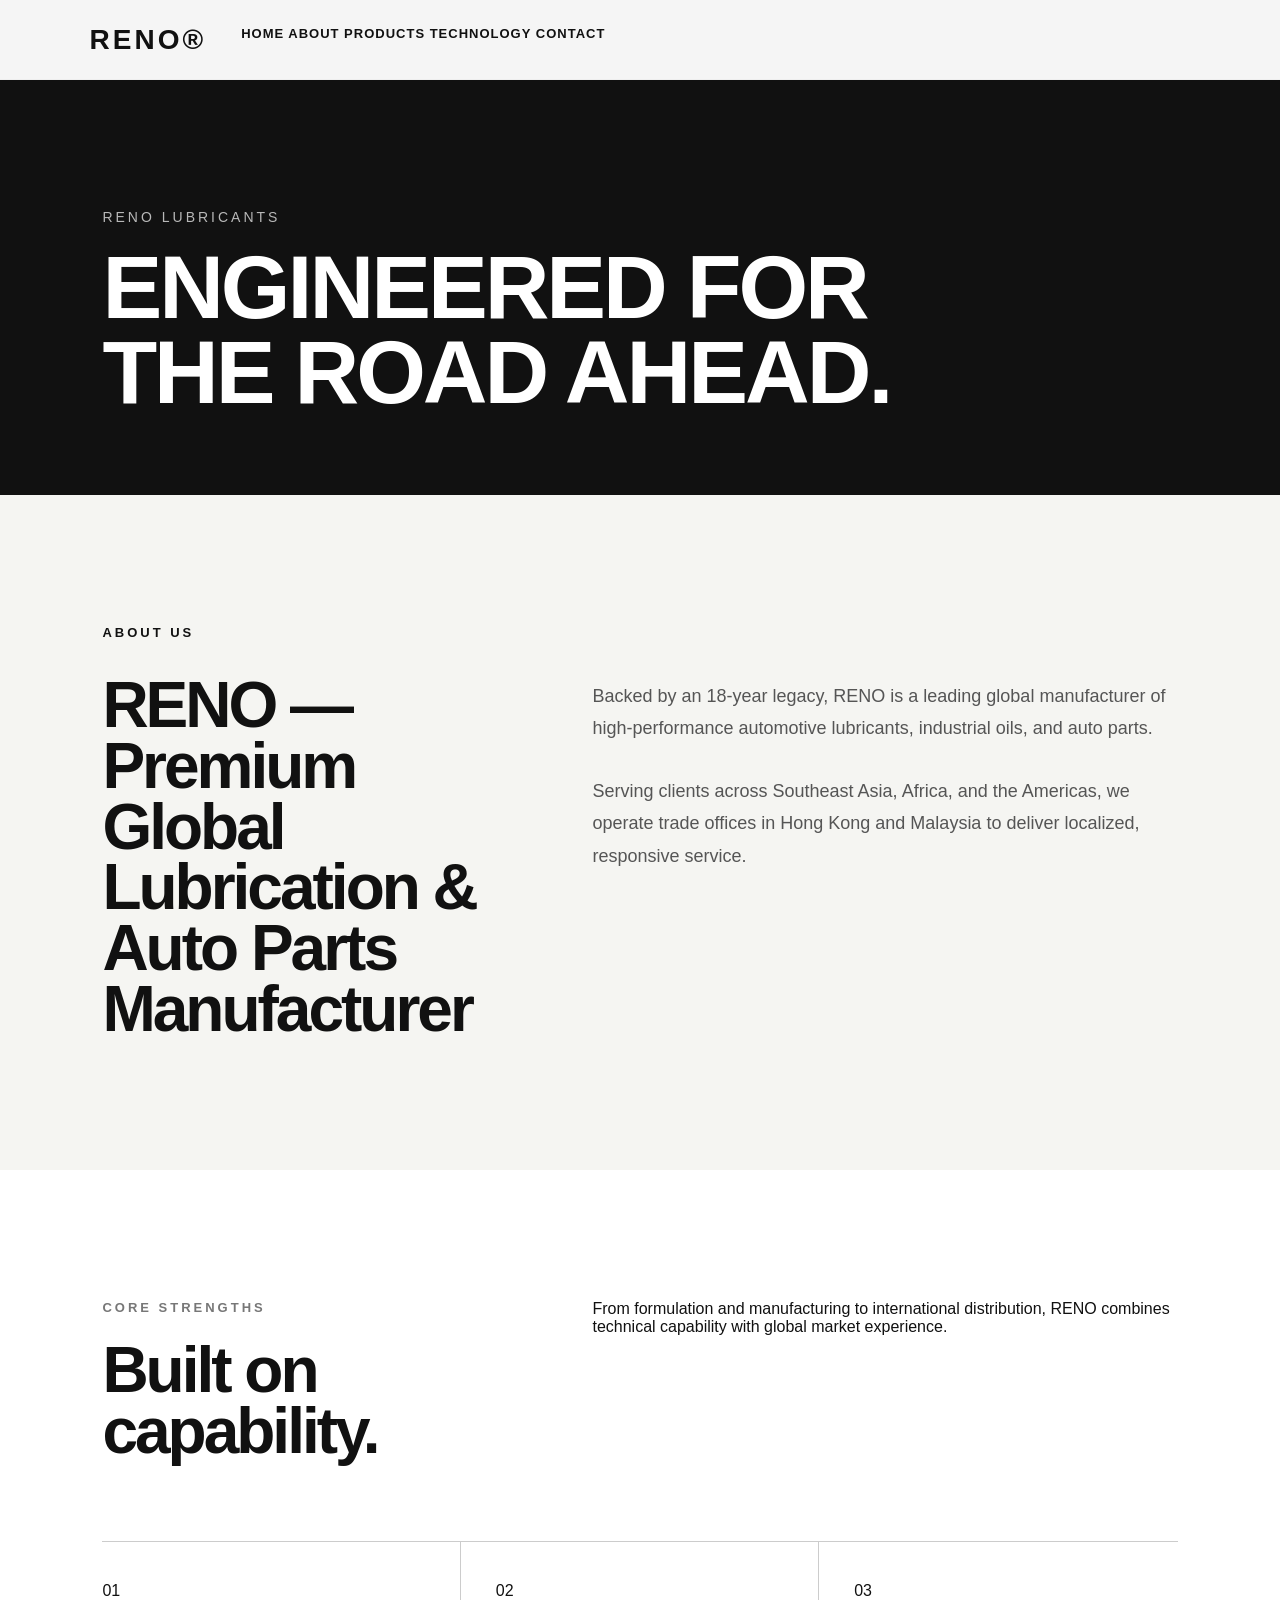
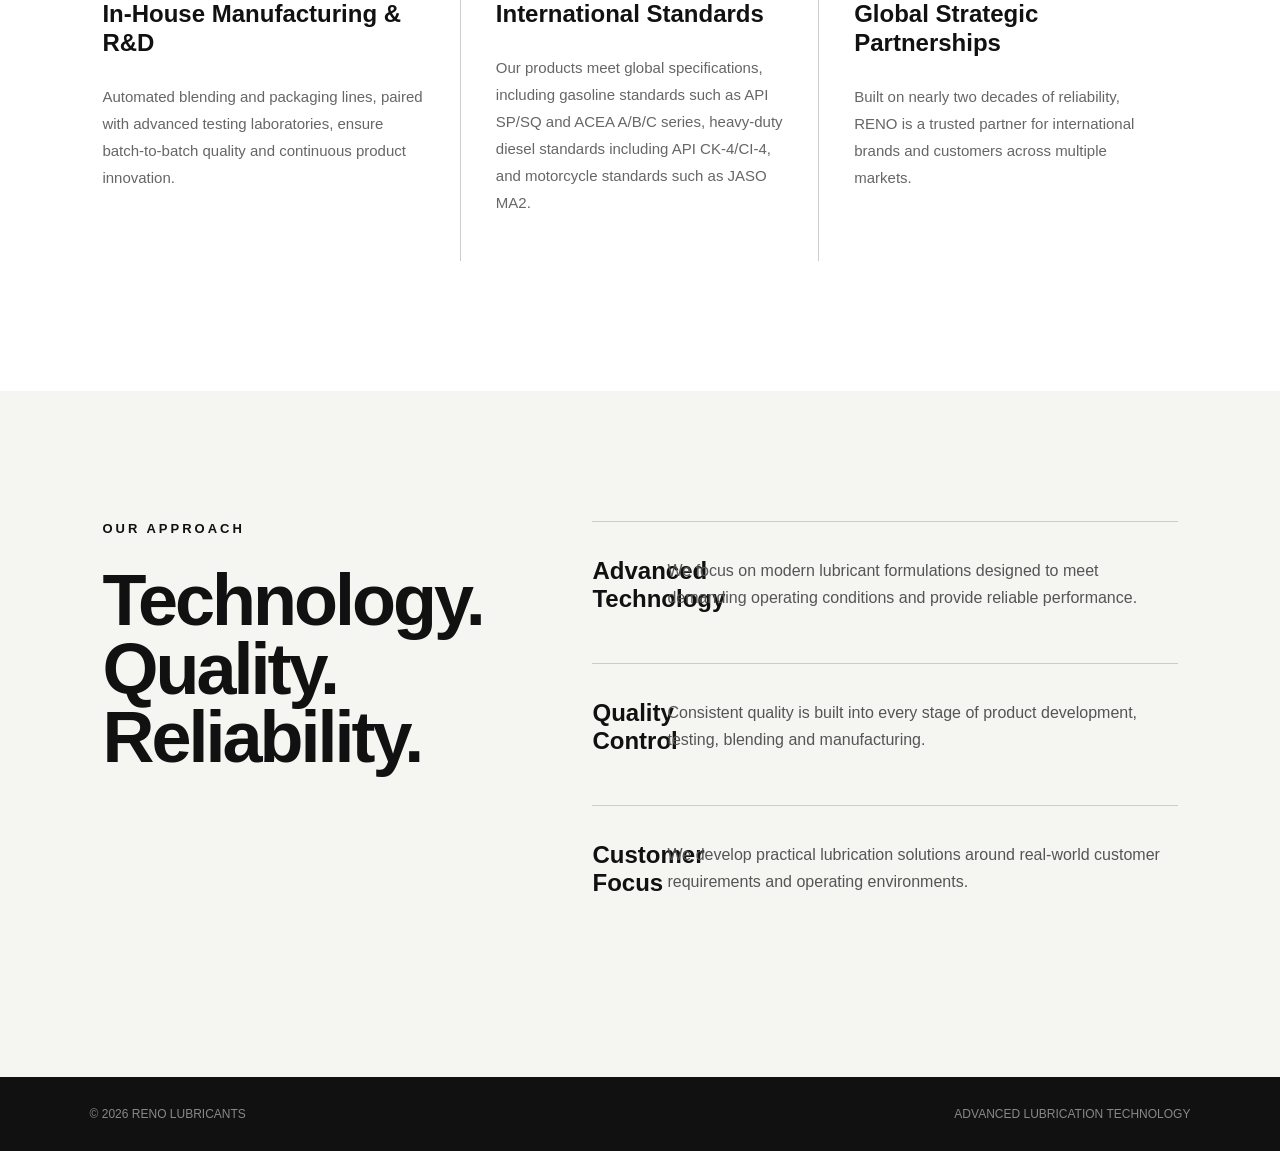
==== about.html @ 60b6eaca "Update homepage navigation and contact" ====
<!DOCTYPE html>
<html lang="en">

<head>

    <meta charset="UTF-8">
    <meta name="viewport" content="width=device-width, initial-scale=1.0">

    <link rel="stylesheet" href="css/style.css">
    <link rel="stylesheet" href="css/about.css">

    <title>About Us | RENO Lubricants</title>

</head>


<body>


    <!-- =========================
         HEADER
         ========================= -->

    <header>

        <nav>

            <div class="logo">
                RENO®
            </div>

            <div class="nav-links">

                <a href="index.html">
                    HOME
                </a>

                <a href="about.html">
                    ABOUT
                </a>

                <a href="products.html">
                    PRODUCTS
                </a>

                <a href="index.html#technology">
                    TECHNOLOGY
                </a>

                <a href="index.html#contact">
                    CONTACT
                </a>

            </div>

        </nav>

    </header>



    <main>


        <!-- =========================
             HERO
             ========================= -->

        <section class="page-hero">

            <div>

                <p>
                    RENO LUBRICANTS
                </p>

                <h1>
                    ENGINEERED FOR<br>
                    THE ROAD AHEAD.
                </h1>

            </div>

        </section>



        <!-- =========================
             ABOUT INTRO
             ========================= -->

        <section class="about-content">


            <div class="about-text">

                <p class="section-label">
                    ABOUT US
                </p>

                <h2>
                    RENO — Premium Global
                    Lubrication & Auto Parts
                    Manufacturer
                </h2>

            </div>


            <div class="about-introduction">

                <p>
                    Backed by an 18-year legacy, RENO is a leading global
                    manufacturer of high-performance automotive lubricants,
                    industrial oils, and auto parts.
                </p>

                <p>
                    Serving clients across Southeast Asia, Africa, and the
                    Americas, we operate trade offices in Hong Kong and
                    Malaysia to deliver localized, responsive service.
                </p>

            </div>


        </section>



        <!-- =========================
             CORE STRENGTHS
             ========================= -->

        <section class="about-strengths">


            <div class="strengths-header">


                <div>

                    <p class="section-label">
                        CORE STRENGTHS
                    </p>

                    <h2>
                        Built on<br>
                        capability.
                    </h2>

                </div>


                <p class="strengths-description">

                    From formulation and manufacturing to international
                    distribution, RENO combines technical capability with
                    global market experience.

                </p>


            </div>



            <div class="strengths-grid">


                <!-- 01 -->

                <div class="strength-card">

                    <span>
                        01
                    </span>

                    <h3>
                        In-House Manufacturing & R&D
                    </h3>

                    <p>
                        Automated blending and packaging lines, paired with
                        advanced testing laboratories, ensure batch-to-batch
                        quality and continuous product innovation.
                    </p>

                </div>



                <!-- 02 -->

                <div class="strength-card">

                    <span>
                        02
                    </span>

                    <h3>
                        International Standards
                    </h3>

                    <p>
                        Our products meet global specifications, including
                        gasoline standards such as API SP/SQ and ACEA A/B/C
                        series, heavy-duty diesel standards including API
                        CK-4/CI-4, and motorcycle standards such as JASO MA2.
                    </p>

                </div>



                <!-- 03 -->

                <div class="strength-card">

                    <span>
                        03
                    </span>

                    <h3>
                        Global Strategic Partnerships
                    </h3>

                    <p>
                        Built on nearly two decades of reliability, RENO is
                        a trusted partner for international brands and
                        customers across multiple markets.
                    </p>

                </div>


            </div>


        </section>



        <!-- =========================
             OUR APPROACH
             ========================= -->

        <section class="about-values">


            <div class="approach-title">

                <p class="section-label">
                    OUR APPROACH
                </p>

                <h2>
                    Technology.<br>
                    Quality.<br>
                    Reliability.
                </h2>

            </div>



            <div class="value-list">


                <div class="value-item">

                    <h3>
                        Advanced Technology
                    </h3>

                    <p>
                        We focus on modern lubricant formulations designed
                        to meet demanding operating conditions and provide
                        reliable performance.
                    </p>

                </div>



                <div class="value-item">

                    <h3>
                        Quality Control
                    </h3>

                    <p>
                        Consistent quality is built into every stage of
                        product development, testing, blending and
                        manufacturing.
                    </p>

                </div>



                <div class="value-item">

                    <h3>
                        Customer Focus
                    </h3>

                    <p>
                        We develop practical lubrication solutions around
                        real-world customer requirements and operating
                        environments.
                    </p>

                </div>


            </div>


        </section>


    </main>



    <!-- =========================
         FOOTER
         ========================= -->

    <footer>

        <div>
            © 2026 RENO LUBRICANTS
        </div>

        <div>
            ADVANCED LUBRICATION TECHNOLOGY
        </div>

    </footer>



    <script src="js/script.js"></script>

</body>

</html>
---- css/style.css ----
* {
            margin: 0;
            padding: 0;
            box-sizing: border-box;
        }

        html {
            scroll-behavior: smooth;
        }

        body {
            font-family: Arial, Helvetica, sans-serif;
            color: #111;
            background: #fff;
        }

        /* ===== Navigation ===== */

        header {
            position: fixed;
            top: 0;
            left: 0;
            width: 100%;
            height: 80px;
            background: rgba(255, 255, 255, 0.96);
            display: flex;
            align-items: center;
            justify-content: space-between;
            padding: 0 7%;
            z-index: 1000;
            border-bottom: 1px solid #eee;
        }

        .logo {
            font-size: 28px;
            font-weight: 800;
            letter-spacing: 3px;
        }

        .logo span {
            font-weight: 300;
        }

        nav {
            display: flex;
            gap: 35px;
        }

        nav a {
            text-decoration: none;
            color: #111;
            font-size: 13px;
            font-weight: 600;
            letter-spacing: 1px;
            transition: 0.3s;
        }
/* =========================
   PRODUCTS DROPDOWN
   ========================= */

.nav-dropdown {
    position: relative;
}

.nav-dropdown > a {
    display: block;
}

.dropdown-menu {
    position: absolute;
    top: 100%;
    left: 50%;
    transform: translateX(-50%);
    width: 230px;
    padding: 12px 0;
    background: #111;
    opacity: 0;
    visibility: hidden;
    pointer-events: none;
    transition: 0.25s ease;
}

.dropdown-menu a {
    display: block;
    padding: 12px 22px;
    color: #fff;
    font-size: 11px;
    letter-spacing: 1.5px;
    white-space: nowrap;
}

.dropdown-menu a:hover {
    background: #222;
    color: #fff;
}

.nav-dropdown:hover .dropdown-menu {
    opacity: 1;
    visibility: visible;
    pointer-events: auto;
}
        nav a:hover {
            color: #777;
        }

        /* ===== Hero ===== */

.hero {
    min-height: 100vh;
    padding: 160px 7% 80px;
    display: flex;
    align-items: center;

    background:
        linear-gradient(
            90deg,
            rgba(0, 0, 0, 0.65) 0%,
            rgba(0, 0, 0, 0.25) 50%,
            rgba(0, 0, 0, 0.05) 100%
        ),
        url("../images/hero.jpg");

    background-size: 105% auto;
    background-position: center center;
    background-repeat: no-repeat;
}

.hero-content {
    max-width: 750px;
}

.hero-small {
    font-size: 17px;
    font-weight: 600;
    letter-spacing: 5px;
    margin-bottom: 28px;
    color: #ffffff;
    text-shadow: 0 2px 8px rgba(0, 0, 0, 0.7);
}

.hero h1 {
    font-size: clamp(32px, 4.5vw, 62px);
    font-weight: 800;
    line-height: 1.05;
    letter-spacing: -2px;
    margin-bottom: 35px;
    color: #ffffff;
    text-shadow: 0 3px 15px rgba(0, 0, 0, 0.75);
}

.hero p {
    max-width: 600px;
    color: #ffffff;
    font-size: 19px;
    line-height: 1.7;
    margin-bottom: 40px;
    text-shadow: 0 2px 8px rgba(0, 0, 0, 0.7);
}

.button {
    display: inline-block;
    padding: 15px 32px;
    background: #ffffff;
    color: #111111;
    border: 1px solid #ffffff;
    border-radius: 8px;
    text-decoration: none;
    font-size: 13px;
    font-weight: 600;
    letter-spacing: 1.5px;
    transition: all 0.3s ease;
}

.button:hover {
    background: #e5a72f;
    border-color: #e5a72f;
    color: #ffffff;
    transform: translateY(-2px);
}

        /* ===== Common Section ===== */

        section {
            padding: 120px 7%;
        }

        .section-title {
            font-size: 13px;
            letter-spacing: 4px;
            color: #777;
            margin-bottom: 20px;
        }

        .section-heading {
            font-size: clamp(40px, 5vw, 70px);
            line-height: 1;
            margin-bottom: 30px;
        }

        /* ===== About ===== */
/* =====================================================
   HOME ABOUT SECTION
   ===================================================== */

/* ===== Home About Section ===== */

.about-section {
    width: 100%;
    margin: 50px 0;
    padding: 0;
    color: #fff;
}

.about-background {
    width: 100%;
    min-height: 1000px;
    margin: 0;
    padding: 0;

    background-image:
        linear-gradient(
            rgba(0, 0, 0, 0.62),
            rgba(0, 0, 0, 0.68)
        ),
        url("../images/about-background.png");

    background-size: cover;
    background-position: center center;
    background-attachment: fixed;

    background-repeat: no-repeat;
}

.about-overlay {
    min-height: 1000px;

    padding: 120px 8% 100px;

    display: flex;
    flex-direction: column;
    justify-content: space-between;
}

.about-main {
    width: 100%;
    max-width: 1500px;
    margin: 0 auto;
    text-align: center;
}

.about-main .section-title {
    margin-bottom: 25px;

    font-size: 13px;
    font-weight: 700;
    letter-spacing: 5px;

    color: rgba(255, 255, 255, 0.7);
    text-align: center;
}

.about-main h2 {
    margin: 0;

    font-size: 60px;
    line-height: 1.18;
    font-weight: 800;
    letter-spacing: -0.8px;

    color: #fff;
}

.about-description {
    max-width: 1300px;

    margin: 30px auto 0;

    font-size: 20px;
    line-height: 1.8;

    color: rgba(255, 255, 255, 0.68);

    text-align: center;
}

.about-capabilities {
    display: grid;
    grid-template-columns: repeat(3, 1fr);
    gap: 50px;

    margin-top: 100px;
}

.about-card {
    padding-right: 40px;

    border-right: 1px solid rgba(255, 255, 255, 0.25);
}

.about-card:last-child {
    border-right: none;
}

.about-card h3 {
    margin: 0 0 20px;

    font-size: 20px;
    line-height: 1.25;
    font-weight: 800;
    letter-spacing: 1px;

    color: #fff;
}

.about-card p {
    margin: 0;

    font-size: 14px;
    line-height: 1.8;

    color: rgba(255, 255, 255, 0.65);
}


/* ===== About Responsive ===== */

@media (max-width: 900px) {

    .about-background {
        min-height: auto;
        background-attachment: scroll;
    }

    .about-overlay {
        min-height: auto;
        padding: 90px 7%;
    }

    .about-main h2 {
        font-size: 34px;
    }

    .about-capabilities {
        grid-template-columns: 1fr;
        gap: 35px;
        margin-top: 70px;
    }

    .about-card {
        padding-right: 0;
        padding-bottom: 30px;

        border-right: none;
        border-bottom: 1px solid rgba(255, 255, 255, 0.25);
    }

    .about-card:last-child {
        border-bottom: none;
    }
}

        /* ===== Products ===== */

        .products-section {
            background: #f5f5f5;
        }

       .products {
    display: grid;
    grid-template-columns: repeat(4, 1fr);
    gap: 1px;
    margin-top: 60px;
    background: #111;
}

.products .product-card {
    position: relative;
    background: #f5f5f5;
    padding: 55px 45px;
    min-height: 360px;
    display: flex;
    flex-direction: column;
    justify-content: space-between;
    overflow: hidden;
    transition: 0.4s ease;
}

.products .product-card:hover {
    background: #111;
    color: #fff;
}

.products .product-card:hover::after {
    color: #222;
}

.products .product-number {
    margin-bottom: 0;
    color: #888;
    font-size: 12px;
    letter-spacing: 3px;
}

.products .product-card h3 {
    position: relative;
    z-index: 2;
    font-size: 32px;
    letter-spacing: -1px;
}

.products .product-card h3 a {
    color: inherit;
    text-decoration: none;
}

.products .product-card p {
    position: relative;
    z-index: 2;
    max-width: 430px;
    color: #666;
    line-height: 1.7;
}

.products .product-card:hover p {
    color: #aaa;
}

.products .product-card:hover .product-number {
    color: #777;
}

        .product-card {
            background: white;
            padding: 45px 35px;
            min-height: 300px;
            transition: 0.3s;
        }

        .product-card:hover {
            transform: translateY(-8px);
        }

        .product-number {
            font-size: 13px;
            color: #999;
            letter-spacing: 2px;
            margin-bottom: 60px;
        }

        .product-card h3 {
            font-size: 28px;
            margin-bottom: 18px;
        }

        .product-card p {
            color: #666;
            line-height: 1.7;
        }

        /* ===== Technology ===== */

        .technology {
            background: #111;
            color: white;
        }

        .technology .section-title {
            color: #999;
        }

        .technology p {
            max-width: 750px;
            color: #aaa;
            line-height: 1.9;
            font-size: 18px;
        }


/* ===== Contact ===== */

.contact {
    width: 100%;
    padding: 100px 8% 120px;
    background: #111;
    color: #fff;
    box-sizing: border-box;
}

.contact-inner {
    max-width: 1400px;
    margin: 0 auto;
}


/* Contact title */

.contact-title {
    margin-bottom: 70px;
}

.contact-title .section-title {
    margin: 0;
    font-size: 14px;
    font-weight: 700;
    letter-spacing: 4px;
    color: #888;
}


/* Main information */

.contact-details {
    border-top: 1px solid #333;
    padding-top: 50px;
}


/* WhatsApp / Email */

.contact-main {
    display: grid;
    grid-template-columns: 1fr 1fr;
    gap: 80px;
    margin-bottom: 80px;
}

.contact-item {
    display: flex;
    flex-direction: column;
}

.contact-item span {
    font-size: 11px;
    font-weight: 700;
    letter-spacing: 3px;
    color: #777;
    margin-bottom: 14px;
}

.contact-item a {
    color: #fff;
    text-decoration: none;
    font-size: 24px;
    line-height: 1.4;
}

.contact-item a:hover {
    opacity: 0.6;
}


/* Office addresses */

.contact-offices {
    display: grid;
    grid-template-columns: repeat(3, 1fr);
    gap: 60px;

    padding-top: 45px;
    border-top: 1px solid #333;
}

.contact-office h3 {
    margin: 0 0 20px;

    font-size: 15px;
    font-weight: 700;
    letter-spacing: 2px;

    color: #fff;
}

.contact-office p {
    margin: 0;

    max-width: 520px;

    font-size: 16px;
    line-height: 1.9;

    color: #aaa;
}


/* Mobile */

@media (max-width: 800px) {

    .contact {
        padding: 80px 7% 90px;
    }

    .contact-main {
        grid-template-columns: 1fr;
        gap: 45px;
        margin-bottom: 60px;
    }

    .contact-offices {
        grid-template-columns: 1fr;
        gap: 50px;
    }

    .contact-item a {
        font-size: 21px;
    }

}

        /* ===== Footer ===== */

        footer {
            background: #111;
            color: #888;
            padding: 30px 7%;
            display: flex;
            justify-content: space-between;
            font-size: 12px;
        }

        /* ===== Mobile ===== */

        @media (max-width: 768px) {

            header {
                padding: 0 5%;
            }

            nav {
                gap: 12px;
            }

            nav a {
                font-size: 10px;
            }

            .hero {
                padding-left: 5%;
                padding-right: 5%;
            }

            section {
                padding: 80px 5%;
            }

            .about {
                grid-template-columns: 1fr;
            }

            .products {
                grid-template-columns: 1fr;
            }

            .about-box {
                height: 280px;
            }

            footer {
                flex-direction: column;
                gap: 10px;
            }
        }
        /* =========================
   ABOUT PAGE
   ========================= */

.page-hero {
    min-height: 55vh;
    display: flex;
    align-items: flex-end;
    padding: 120px 8% 80px;
    background: #111;
    color: #fff;
}

.page-hero p {
    font-size: 14px;
    letter-spacing: 3px;
    margin-bottom: 20px;
    opacity: 0.7;
}

.page-hero h1 {
    font-size: clamp(42px, 7vw, 90px);
    line-height: 0.95;
    font-weight: 700;
    letter-spacing: -3px;
}

.about-content {
    width: 100%;
    padding: 120px 8%;
    background: #f5f5f2;
    box-sizing: border-box;
}

.about-text {
    width: 100%;
    max-width: none;
}

.about-text h2 {
    max-width: 1000px;
    font-size: clamp(40px, 5vw, 68px);
    line-height: 1;
    margin-bottom: 45px;
}

.about-text > p:not(.section-label) {
    max-width: 1000px;
    font-size: 19px;
    line-height: 1.8;
    margin-bottom: 25px;
}

.about-stats {
    width: 100%;
    display: grid;
    grid-template-columns: repeat(3, 1fr);
    gap: 0;
    margin-top: 80px;
    border-top: 1px solid #999;
}

.stat {
    border-top: none;
    border-right: 1px solid #999;
    padding: 35px 40px 35px 0;
    display: flex;
    justify-content: space-between;
    align-items: center;
}

.stat:not(:first-child) {
    padding-left: 40px;
}

.stat:last-child {
    border-right: none;
}

.stat strong {
    font-size: 48px;
}

.stat span {
    font-size: 14px;
    letter-spacing: 2px;
    text-transform: uppercase;
}

.section-label {
    font-size: 13px;
    letter-spacing: 3px;
    font-weight: 700;
    margin-bottom: 25px;
}

.about-text h2 {
    font-size: clamp(36px, 5vw, 64px);
    line-height: 1;
    margin-bottom: 40px;
}

.about-text > p:not(.section-label) {
    max-width: 850px;
    font-size: 18px;
    line-height: 1.8;
    margin-bottom: 25px;
}

.about-stats {
    display: flex;
    flex-direction: column;
    gap: 20px;
}

.stat {
    border-top: 1px solid #999;
    padding: 25px 0;
    display: flex;
    justify-content: space-between;
    align-items: center;
}

.stat strong {
    font-size: 42px;
}

.stat span {
    font-size: 14px;
    letter-spacing: 2px;
    text-transform: uppercase;
}

.about-values {
    display: grid;
    grid-template-columns: 0.8fr 1.2fr;
    gap: 100px;
    padding: 120px 8%;
    background: #fff;
}

.about-values h2 {
    font-size: clamp(42px, 6vw, 72px);
    line-height: 0.95;
}

.value-list {
    display: flex;
    flex-direction: column;
}

.value-item {
    border-top: 1px solid #ccc;
    padding: 35px 0;
}

.value-item h3 {
    font-size: 25px;
    margin-bottom: 15px;
}

.value-item p {
    max-width: 600px;
    line-height: 1.7;
    color: #555;
}


/* Mobile */

@media (max-width: 768px) {

    .page-hero {
        min-height: 50vh;
        padding: 100px 6% 60px;
    }

    .about-content,
    .about-values {
        grid-template-columns: 1fr;
        gap: 60px;
        padding: 80px 6%;
    }

    .about-text h2 {
        font-size: 42px;
    }

    .about-text > p:not(.section-label) {
        font-size: 16px;
    }

    .about-values h2 {
        font-size: 48px;
    }

}
/* =========================
   PRODUCTS PAGE
   ========================= */

.products-hero {
    background: #171717;
}

.products-intro {
    display: grid;
    grid-template-columns: 1fr 1fr;
    gap: 100px;
    padding: 120px 8%;
    background: #f5f5f2;
    align-items: end;
}

.products-intro h2 {
    font-size: clamp(38px, 5vw, 64px);
    line-height: 1;
}

.products-intro > p {
    max-width: 600px;
    font-size: 18px;
    line-height: 1.8;
    color: #555;
}

.product-grid {
    display: grid;
    grid-template-columns: 1fr 1fr;
    background: #111;
}

.product-card {
    min-height: 480px;
    padding: 50px;
    color: #fff;
    border-right: 1px solid #444;
    border-bottom: 1px solid #444;

    display: flex;
    flex-direction: column;
    justify-content: space-between;

    transition: background 0.3s ease;
}

.product-card:hover {
    background: #222;
}

.product-number {
    font-size: 14px;
    letter-spacing: 2px;
    opacity: 0.5;
}

.product-type {
    font-size: 12px;
    letter-spacing: 3px;
    opacity: 0.6;
    margin-bottom: 15px;
}

.product-card h2 {
    font-size: clamp(35px, 4vw, 55px);
    line-height: 1;
    margin-bottom: 25px;
}

.product-card div:nth-child(2) p:last-child {
    max-width: 500px;
    font-size: 16px;
    line-height: 1.7;
    color: #bbb;
}

.product-card a {
    color: #fff;
    text-decoration: none;
    font-size: 13px;
    letter-spacing: 2px;
    margin-top: 40px;
}

.product-card a:hover {
    text-decoration: underline;
}


/* Products mobile */

@media (max-width: 768px) {

    .products-intro {
        grid-template-columns: 1fr;
        gap: 50px;
        padding: 80px 6%;
    }

    .products-intro h2 {
        font-size: 42px;
    }

    .product-grid {
        grid-template-columns: 1fr;
    }

    .product-card {
        min-height: 420px;
        padding: 35px;
    }

}/* =========================
   ENGINE OIL PRODUCT PAGE
   ========================= */

.product-detail-hero {
    background: #0d0d0d;
}

.product-detail-intro {
    display: grid;
    grid-template-columns: 1fr 1fr;
    gap: 100px;
    padding: 120px 8%;
    background: #f5f5f2;
}

.product-detail-intro h2 {
    font-size: clamp(38px, 5vw, 64px);
    line-height: 1;
    max-width: 650px;
}

.product-detail-intro > div:last-child {
    max-width: 600px;
}

.product-detail-intro > div:last-child p {
    font-size: 18px;
    line-height: 1.8;
    color: #555;
    margin-bottom: 25px;
}


/* Product Series */

.oil-series {
    display: grid;
    grid-template-columns: 0.8fr 1.2fr;
    gap: 100px;
    padding: 120px 8%;
    background: #fff;
}

.series-title h2 {
    font-size: clamp(42px, 6vw, 72px);
    line-height: 0.95;
}

.series-list {
    display: flex;
    flex-direction: column;
}

.oil-item {
    display: grid;
    grid-template-columns: 50px 1fr 100px;
    gap: 30px;
    align-items: start;

    padding: 35px 0;
    border-top: 1px solid #ccc;
}

.oil-item > span {
    font-size: 14px;
    opacity: 0.5;
}

.oil-item .product-type {
    margin-bottom: 12px;
}

.oil-item h3 {
    font-size: 30px;
    margin-bottom: 15px;
}

.oil-item p:last-child {
    max-width: 500px;
    color: #666;
    line-height: 1.7;
}

.oil-item > strong {
    font-size: 18px;
    text-align: right;
}


/* Technical Information */

.product-specs {
    display: grid;
    grid-template-columns: 0.8fr 1.2fr;
    gap: 100px;
    padding: 120px 8%;
    background: #111;
    color: #fff;
}

.product-specs h2 {
    font-size: clamp(42px, 6vw, 72px);
    line-height: 0.95;
}

.spec-table {
    display: flex;
    flex-direction: column;
}

.spec-row {
    display: flex;
    justify-content: space-between;
    gap: 30px;

    padding: 25px 0;
    border-top: 1px solid #444;
}

.spec-row span {
    color: #888;
}

.spec-row strong {
    text-align: right;
}

/* =========================
   TECHNOLOGY - NEW DESIGN
   ========================= */

.technology {
    padding: 140px 8%;
    background: #111;
    color: #fff;
}

.technology-header {
    display: grid;
    grid-template-columns: 0.35fr 1fr;
    gap: 80px;
    align-items: start;
    padding-bottom: 100px;
}

.technology .section-title {
    color: #888;
}

.technology-main-title {
    font-size: clamp(55px, 9vw, 120px);
    line-height: 0.88;
    letter-spacing: -5px;
    font-weight: 700;
}

.technology-main-title span {
    color: #777;
}

.technology-grid {
    display: grid;
    grid-template-columns: 1fr 1fr 1fr;
    border-top: 1px solid #444;
}

.technology-intro,
.technology-item {
    padding: 35px 30px 35px 0;
}

.technology-intro {
    padding-right: 60px;
}

.technology-intro p {
    color: #aaa;
    font-size: 17px;
    line-height: 1.7;
}

.technology-item {
    border-left: 1px solid #444;
    padding-left: 30px;
}

.technology-number {
    display: block;
    font-size: 13px;
    color: #777;
    letter-spacing: 2px;
    margin-bottom: 45px;
}

.technology-item h3 {
    font-size: 18px;
    letter-spacing: 1px;
    margin-bottom: 20px;
}

.technology-item p {
    color: #999;
    line-height: 1.7;
    font-size: 14px;
    max-width: 300px;
}

/* Technology Mobile */

@media (max-width: 768px) {

    .technology {
        padding: 90px 6%;
    }

    .technology-header {
        grid-template-columns: 1fr;
        gap: 40px;
        padding-bottom: 70px;
    }

    .technology-main-title {
        font-size: 58px;
        letter-spacing: -3px;
    }

    .technology-grid {
        grid-template-columns: 1fr;
    }

    .technology-intro,
    .technology-item {
        padding: 30px 0;
        border-left: none;
    }

    .technology-item {
        border-top: 1px solid #444;
    }

    .technology-number {
        margin-bottom: 25px;
    }
}
/* =========================
   PRODUCT MODEL PAGE
   ========================= */

.product-models {
    padding: 80px 8% 120px;
    background: #f5f5f5;
}

.model-card {
    display: grid;
    grid-template-columns: 80px 1fr;
    gap: 50px;
    padding: 70px 0;
    border-top: 1px solid #ccc;
}

.model-card:last-child {
    border-bottom: 1px solid #ccc;
}

.model-number {
    font-size: 14px;
    letter-spacing: 2px;
    color: #888;
}

.model-type {
    font-size: 12px;
    letter-spacing: 3px;
    color: #888;
    margin-bottom: 20px;
}

.model-content h2 {

    font-size: 48px;

    line-height: 0.95;

    letter-spacing: -2px;

    margin-bottom: 15px;

}

.model-description {
    max-width: 700px;
    font-size: 16px;
    line-height: 1.7;
    color: #555;
    margin-bottom: 60px;
}

.model-info {
    display: grid;
    grid-template-columns: repeat(3, 1fr);
    gap: 50px;
    border-top: 1px solid #ccc;
    padding-top: 30px;
}

.model-info h3 {
    font-size: 12px;
    letter-spacing: 2px;
    margin-bottom: 18px;
}

.model-info p {
    font-size: 14px;
    line-height: 1.7;
    color: #666;
    max-width: 280px;
}


/* MOBILE */

@media (max-width: 768px) {

    .product-models {
        padding: 60px 6% 80px;
    }

    .model-card {
        grid-template-columns: 1fr;
        gap: 15px;
        padding: 25px 0;
    }

    .model-content h2 {
        font-size: 65px;
    }

    .model-description {
        margin-bottom: 40px;
    }

    .model-info {
        grid-template-columns: 1fr;
        gap: 30px;
    }

}/* =========================
   HERO BACKGROUND IMAGE
   ========================= */

.product-image {
    display: block;
    width: 100%;
    height: 260px;
    overflow: hidden;
    background: #111;
}

.product-image img {
    width: 100%;
    height: 100%;
    object-fit: contain;
    display: block;
}
.product-category-icon {
    width: 42px;
    height: 42px;
    margin-bottom: 22px;
    color: #111111;
}
/* =========================
   RENO PRODUCT IMAGE GRID
   ========================= */

.products-section .products-grid {
    grid-template-columns: repeat(4, 1fr);
    gap: 14px;
}

.products-section .product-card {
    position: relative;
    overflow: hidden;
    background: transparent;
    padding: 0;
    margin: 0;
}

.products-section .product-image {
    display: block;
    width: 100%;
    aspect-ratio: 1 / 1;
    height: auto;
    overflow: hidden;
}
.products-section .product-image img {
    width: 100%;
    height: 100%;
    object-fit: cover;
    display: block;
    filter: brightness(0.5);
    transition: filter 0.4s ease, transform 0.4s ease;
}

.products-section .product-card:hover .product-image img {
    filter: brightness(1);
    transform: scale(1.03);
}

/* 只保留产品名称 */
.products-section .product-info {
    position: absolute;
    left: 0;
    right: 0;
    bottom: 0;
    padding: 35px 28px 25px;
    text-align: center;
    background: linear-gradient(
        to top,
        rgba(0, 0, 0, 0.75),
        rgba(0, 0, 0, 0)
    );
}

.products-section .product-number,
.products-section .product-info p,
.products-section .product-link {
    display: none;
}

.products-section .product-info h3 {
    margin: 0;
    text-align: center;
    font-family: "Arial Rounded MT Bold", "Trebuchet MS", Arial, sans-serif;
    font-size: 60px !important;
    font-weight: 800;
    line-height: 1;
    letter-spacing: -1px;
}

.products-section .product-info h3 a {
    color: #ffffff;
    text-decoration: none;
}

.products-section .product-info h3 a:hover {
    color: #ffffff;
}
.products-section .product-card .product-info h3 a {
    display: block;
    font-size: 37px !important;
    font-weight: 700 !important;
    line-height: 1.05;
    text-align: center;
    text-transform: none !important;
    color: #ffffff !important;
    font-family: "Arial Rounded MT Bold", "Trebuchet MS", Arial, sans-serif;
    letter-spacing: -0.3px;
    text-decoration: none;
}
.products-section .product-card {
    position: relative;
    width: 100%;
    height: auto !important;
    min-height: 0 !important;
    padding: 0 !important;
    margin: 0 !important;
    overflow: hidden;
    background: transparent;
}

.products-section .product-image {
    display: block;
    width: 100%;
    height: auto !important;
    aspect-ratio: 1 / 1;
    padding: 0 !important;
    margin: 0 !important;
    overflow: hidden;
    background: transparent;
}

.products-section .product-image img {
    display: block;
    width: 100%;
    height: 100%;
    margin: 0;
    padding: 0;
    object-fit: cover;
    filter: brightness(0.5);
    transition: filter 0.4s ease, transform 0.4s ease;
}

.products-section .product-card:hover .product-image img {
    filter: brightness(1);
    transform: scale(1.03);
}
.product-models .model-number {
    display: none;
}
/* =========================
   PASSENGER CAR MODEL LIST
   ========================= */

.product-models {
    padding: 40px 15% 50px !important;
}

.product-models .model-card {
    display: block !important;
    padding: 25px 0 !important;
    margin: 0 !important;
    border: none !important;
}

.product-models .model-number {
    display: none !important;
}

.product-models .model-content {
    width: 100% !important;
    margin: 0 !important;
    padding: 0 !important;
}

.product-models .model-type {
    margin: 0 0 8px !important;
}

.product-models .model-content h2 {
    font-size: 48px !important;
    line-height: 1 !important;
    letter-spacing: -2px !important;
    margin: 0 0 8px !important;
}

.product-models .model-capacity {
    margin: 0 0 12px !important;
}

.product-models .model-description {
    margin: 0 !important;
    max-width: 1100px;
}
/* Passenger Car Oil - Full Width Hero */

body:has(.passenger-car-hero) {
    margin: 0 !important;
    padding: 0 !important;
}

.passenger-car-hero {
    position: relative !important;
    width: 100vw !important;
    height: auto !important;
    margin: 0 !important;
    padding: 0 !important;
    left: 50% !important;
    transform: translateX(-50%) !important;
    overflow: hidden !important;
}

.passenger-car-hero > img {
    position: relative !important;
    width: 100% !important;
    height: auto !important;
    max-width: none !important;
    display: block !important;
    margin: 0 !important;
    padding: 0 !important;
}
.passenger-car-hero::before,
.passenger-car-hero::after {
    display: none !important;
}

.passenger-car-hero {
    background: #ffffff !important;
}

.passenger-car-hero > div {
    display: none !important;
}
/* =========================
   MOTORCYCLE OIL HERO
   ========================= */

.motorcycle-oil-hero {
    position: relative !important;
    width: 100vw !important;
    height: auto !important;
    margin: 0 !important;
    padding: 0 !important;
    left: 50% !important;
    transform: translateX(-50%) !important;
    overflow: hidden !important;
}

.motorcycle-oil-hero > img {
    position: relative !important;
    display: block !important;
    width: 100% !important;
    height: auto !important;
    max-width: none !important;
    margin: 0 !important;
    padding: 0 !important;
}
/* =========================
   DIESEL OIL HERO
   ========================= */

.diesel-oil-hero {
    position: relative !important;
    width: 100vw !important;
    height: auto !important;
    margin: 0 !important;
    padding: 0 !important;
    left: 50% !important;
    transform: translateX(-50%) !important;
    overflow: hidden !important;
}

.diesel-oil-hero > img {
    position: relative !important;
    display: block !important;
    width: 100% !important;
    height: auto !important;
    max-width: none !important;
    margin: 0 !important;
    padding: 0 !important;
}
/* =========================
   TRANSMISSION OIL HERO
   ========================= */

.transmission-oil-hero {
    width: 100% !important;
    height: auto !important;
    margin: 0 !important;
    padding: 0 !important;
    overflow: hidden !important;
}

.transmission-oil-hero img {
    display: block !important;
    width: 100% !important;
    height: auto !important;
    max-width: none !important;
    margin: 0 !important;
    padding: 0 !important;
}
/* =========================
   BRAKE OIL HERO
   ========================= */

.brake-oil-hero {
    width: 100% !important;
    height: auto !important;
    margin: 0 !important;
    padding: 0 !important;
    overflow: hidden !important;
}

.brake-oil-hero img {
    display: block !important;
    width: 100% !important;
    height: auto !important;
    max-width: none !important;
    margin: 0 !important;
    padding: 0 !important;
}
/* =========================
   COOLANT OIL HERO
   ========================= */

.coolant-oil-hero {
    width: 100% !important;
    height: auto !important;
    margin: 0 !important;
    padding: 0 !important;
    overflow: hidden !important;
}

.coolant-oil-hero img {
    display: block !important;
    width: 100% !important;
    height: auto !important;
    max-width: none !important;
    margin: 0 !important;
    padding: 0 !important;
}
/* =========================
   RENO ABOUT PAGE - NEW DESIGN
   ========================= */

.about-content {
    display: grid !important;
    grid-template-columns: 0.8fr 1.2fr;
    gap: 100px;
    align-items: start;

    width: 100%;
    padding: 130px 8%;
    background: #f5f5f2;
    box-sizing: border-box;
}

/* LEFT SIDE */

.about-text {
    width: 100%;
    max-width: none;
    margin: 0;
    padding: 0;
}

.about-text .section-label {
    font-size: 13px;
    letter-spacing: 3px;
    font-weight: 700;
    margin-bottom: 35px;
    color: #111;
}

.about-text h2 {
    max-width: 700px;
    font-size: clamp(42px, 5vw, 72px);
    line-height: 0.95;
    letter-spacing: -3px;
    margin: 0;
}

.about-text > p:not(.section-label) {
    display: none;
}


/* RIGHT SIDE */

.about-introduction {
    max-width: 700px;
    padding-top: 55px;
}

.about-introduction p {
    font-size: 18px;
    line-height: 1.8;
    color: #555;
    margin-bottom: 30px;
}


/* =========================
   CORE STRENGTHS
   ========================= */

.about-strengths {
    padding: 130px 8%;
    background: #fff;
}

.strengths-header {
    display: grid;
    grid-template-columns: 0.8fr 1.2fr;
    gap: 100px;
    margin-bottom: 80px;
}

.strengths-header .section-label {
    font-size: 13px;
    letter-spacing: 3px;
    font-weight: 700;
    color: #777;
}

.strengths-header h2 {
    font-size: clamp(42px, 5vw, 72px);
    line-height: 0.95;
    letter-spacing: -3px;
    margin: 0;
}


/* CARDS */

.strengths-grid {
    display: grid;
    grid-template-columns: repeat(3, 1fr);
    border-top: 1px solid #ccc;
}

.strength-card {
    padding: 40px 35px 45px 0;
    border-right: 1px solid #ccc;
}

.strength-card:not(:first-child) {
    padding-left: 35px;
}

.strength-card:last-child {
    border-right: none;
}

.strength-number {
    font-size: 13px;
    letter-spacing: 2px;
    color: #888;
    margin-bottom: 55px;
}

.strength-card h3 {
    font-size: 24px;
    line-height: 1.2;
    margin-bottom: 25px;
    max-width: 320px;
}

.strength-card p {
    max-width: 360px;
    font-size: 15px;
    line-height: 1.8;
    color: #666;
}


/* =========================
   OUR APPROACH
   ========================= */

.about-values {
    display: grid;
    grid-template-columns: 0.8fr 1.2fr;
    gap: 100px;

    padding: 130px 8%;
    background: #f5f5f2;
}

.approach-title .section-label {
    font-size: 13px;
    letter-spacing: 3px;
    font-weight: 700;
    margin-bottom: 30px;
}

.about-values h2 {
    font-size: clamp(42px, 6vw, 72px);
    line-height: 0.95;
    letter-spacing: -3px;
}

.value-list {
    display: flex;
    flex-direction: column;
}

.value-item {
    display: grid;
    grid-template-columns: 50px 1fr;
    gap: 25px;

    border-top: 1px solid #ccc;
    padding: 35px 0;
}

.value-item span {
    font-size: 13px;
    color: #888;
    letter-spacing: 2px;
}

.value-item h3 {
    font-size: 24px;
    margin-bottom: 15px;
}

.value-item p {
    max-width: 600px;
    line-height: 1.7;
    color: #555;
}


/* =========================
   ABOUT MOBILE
   ========================= */

@media (max-width: 768px) {

    .about-content {
        grid-template-columns: 1fr !important;
        gap: 40px;
        padding: 90px 6% !important;
    }

    .about-text h2 {
        font-size: 46px;
    }

    .about-introduction {
        padding-top: 0;
    }

    .about-introduction p {
        font-size: 16px;
    }

    .about-strengths {
        padding: 90px 6%;
    }

    .strengths-header {
        grid-template-columns: 1fr;
        gap: 40px;
        margin-bottom: 60px;
    }

    .strengths-header h2 {
        font-size: 48px;
    }

    .strengths-grid {
        grid-template-columns: 1fr;
    }

    .strength-card,
    .strength-card:not(:first-child) {
        padding: 35px 0;
        border-right: none;
        border-bottom: 1px solid #ccc;
    }

    .strength-card:last-child {
        border-bottom: none;
    }

    .strength-number {
        margin-bottom: 30px;
    }

    .about-values {
        grid-template-columns: 1fr;
        gap: 60px;
        padding: 90px 6%;
    }

    .about-values h2 {
        font-size: 48px;
    }
}
/* ===== Certification ===== */

.certification-section {
    width: 100%;
    background: #fff;
    color: #111;

    /* 减少顶部空白 */
    padding-top: 40px;

    /* 供应商区域与下面 Certification 拉开距离 */
    padding-bottom: 120px;

    box-sizing: border-box;
}


/* ===== Global Suppliers ===== */

.supplier-section {
    padding: 30px 6% 110px;
    overflow: hidden;
}

.supplier-header {
    max-width: 1500px;
    margin: 0 auto 70px;
    text-align: center;
}

.supplier-header .section-title {
    margin-bottom: 20px;

    font-size: 13px;
    font-weight: 700;
    letter-spacing: 5px;

    color: #888;
}

.supplier-header h2 {
    margin: 0;

    font-size: 52px;
    line-height: 1.15;
    font-weight: 800;
    letter-spacing: -1px;
}

.supplier-header p {
    max-width: 1050px;

    margin: 30px auto 0;

    font-size: 17px;
    line-height: 1.8;

    color: #666;
}


/* ===== Supplier Slider ===== */

.supplier-slider {
    width: 100%;
    overflow: hidden;

    margin-top: 45px;

    border-top: 1px solid #ddd;
    border-bottom: 1px solid #ddd;

    padding: 20px 0;
}

.supplier-track {
    display: flex;
    align-items: center;

    width: max-content;

    animation: supplierScroll 35s linear infinite;
}

.supplier-logo {
    width: 220px;
    height: 80px;

    margin-right: 45px;

    display: flex;
    align-items: center;
    justify-content: center;

    flex-shrink: 0;
}

.supplier-logo img {
    max-width: 100%;
    max-height: 70px;

    object-fit: contain;
}


/* Second slider */

.supplier-slider-second {
    margin-top: 18px;
}

.supplier-track-reverse {
    animation: supplierScrollReverse 40s linear infinite;
}


@keyframes supplierScroll {

    from {
        transform: translateX(0);
    }

    to {
        transform: translateX(-50%);
    }

}


@keyframes supplierScrollReverse {

    from {
        transform: translateX(-50%);
    }

    to {
        transform: translateX(0);
    }

}


/* ===== Certification Gallery ===== */

.certification-gallery {
    padding: 120px 6% 140px;

    background: #f5f5f5;
}

.certification-header {
    text-align: center;

    margin-bottom: 70px;
}

.certification-header .section-title {
    margin-bottom: 20px;

    font-size: 13px;
    font-weight: 700;
    letter-spacing: 5px;

    color: #888;
}

.certification-header h2 {
    margin: 0;

    font-size: 52px;
    line-height: 1.15;
    font-weight: 800;
}


/* ===== Certificate Grid ===== */

.certification-grid {
    display: grid;
    grid-template-columns: repeat(4, 1fr);
    gap: 30px;
}

.certificate-card {
    background: #fff;

    padding: 15px;

    box-shadow: 0 10px 30px rgba(0, 0, 0, 0.06);

    transition: transform 0.3s ease;
}

.certificate-card:hover {
    transform: translateY(-6px);
}

.certificate-card img {
    display: block;

    width: 100%;
    height: auto;

    object-fit: contain;
}


/* ===== Certification Responsive ===== */

@media (max-width: 1200px) {

    .certification-grid {
        grid-template-columns: repeat(3, 1fr);
    }

    .supplier-header h2,
    .certification-header h2 {
        font-size: 42px;
    }

}


@media (max-width: 800px) {

    .supplier-section,
    .certification-gallery {
        padding: 80px 6%;
    }

    .supplier-header h2,
    .certification-header h2 {
        font-size: 32px;
    }

    .supplier-header p {
        font-size: 15px;
    }

    .certification-grid {
        grid-template-columns: repeat(2, 1fr);
        gap: 20px;
    }

}


@media (max-width: 500px) {

    .certification-grid {
        grid-template-columns: 1fr;
    }

}
/* ===== Global Supplier Logo Banner ===== */

.supplier-logo-banner {
    width: 100%;
    margin: 50px auto 0;
    overflow: hidden;
}

.supplier-logo-banner img {
    display: block;

    width: 100%;
    height: auto;

    object-fit: contain;
}
/* ===== Center Products Title ===== */

.products-section > .section-title,
.products-section > .section-heading {
    text-align: center;
}

.products-section > .section-title {
    margin-left: auto;
    margin-right: auto;
}

.products-section > .section-heading {
    margin-left: auto;
    margin-right: auto;
}
.supplier-logo-banner {
    margin-bottom: 100px;
}
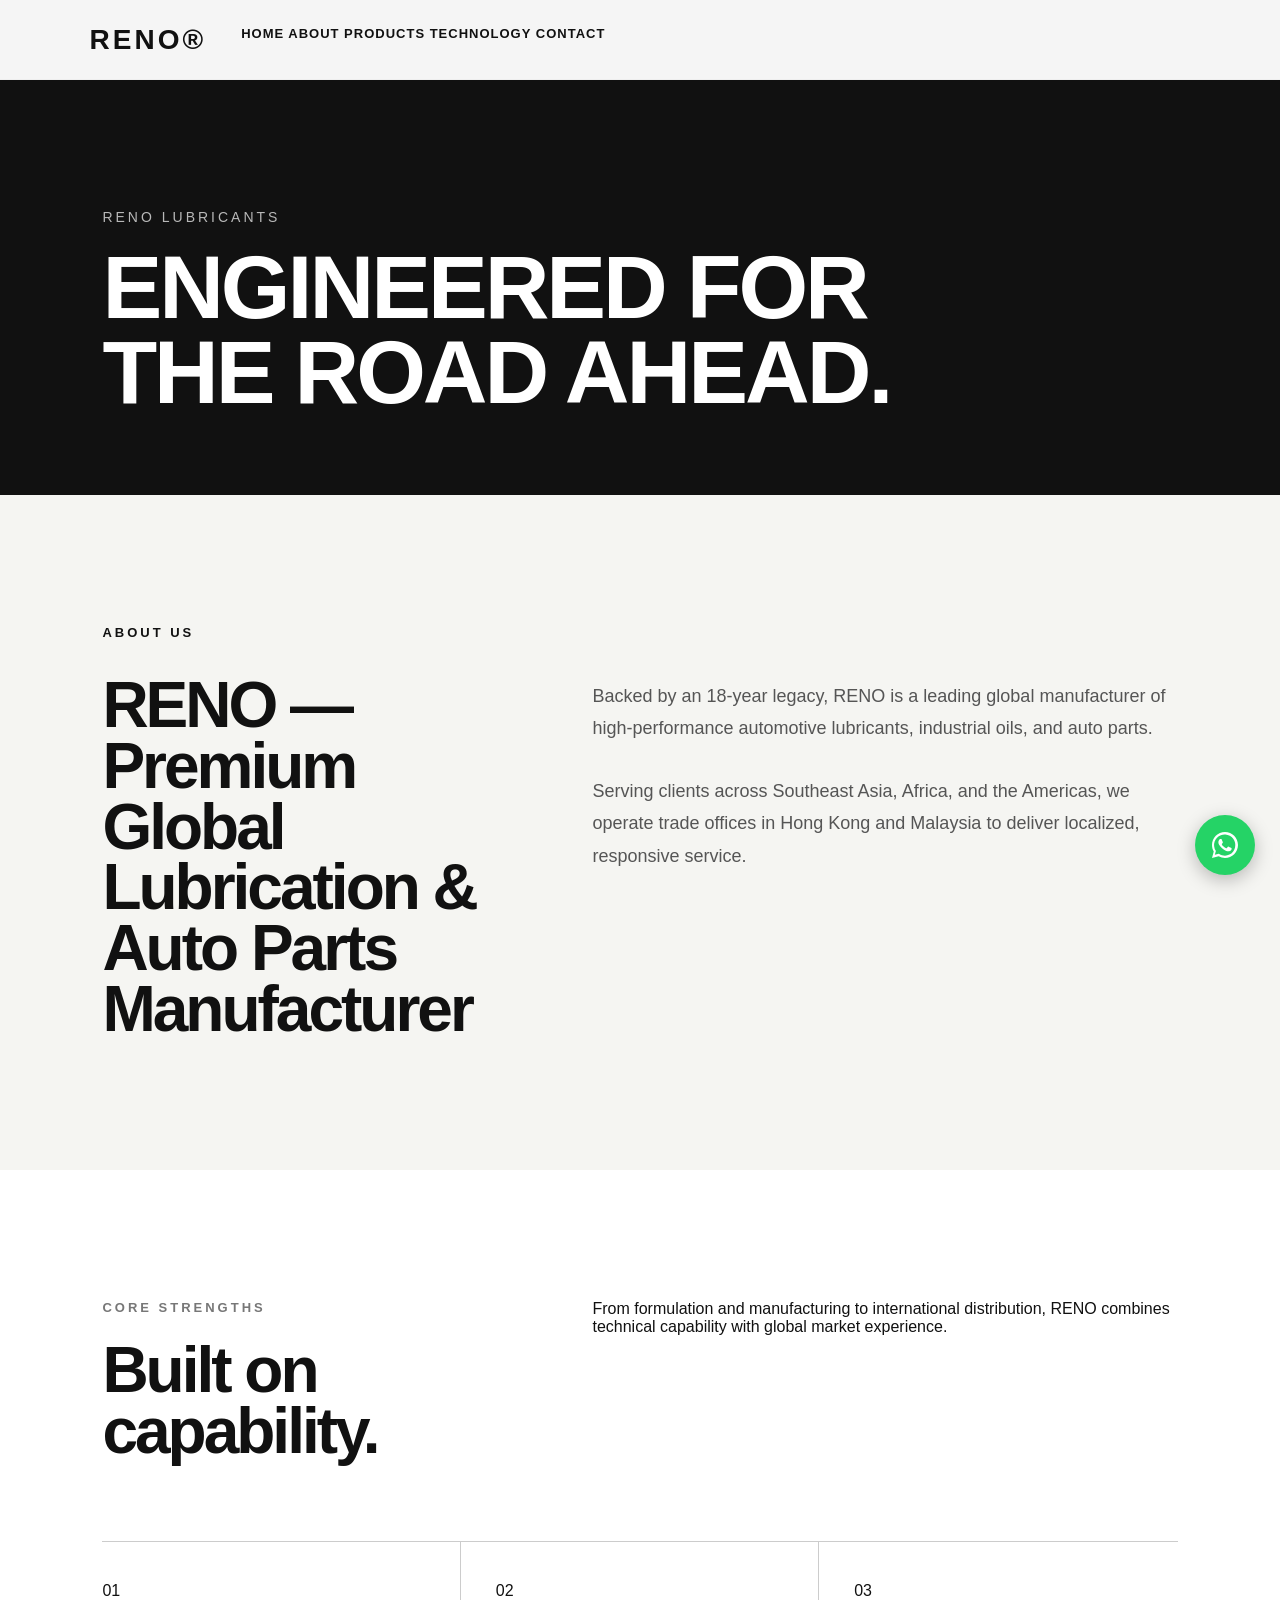
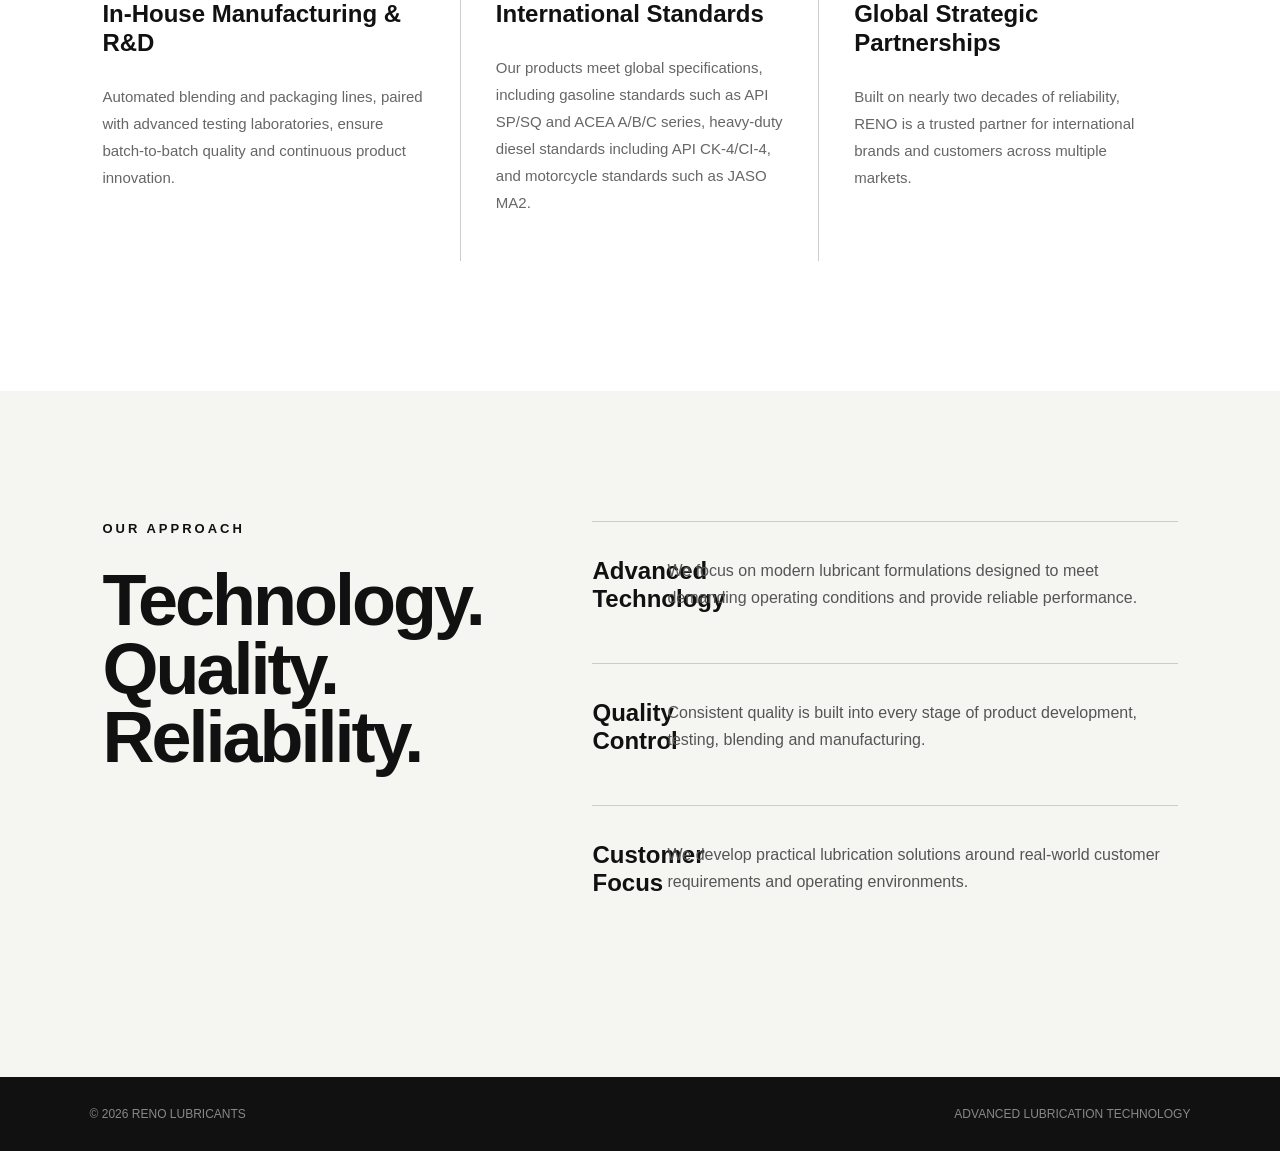
==== commit a074826e: "update icon" ====
--- a/about.html
+++ b/about.html
@@ -340,10 +340,22 @@
 
     </footer>
 
-
-
-    <script src="js/script.js"></script>
-
+<a
+    href="https://wa.me/8617722519095"
+    class="whatsapp-float"
+    target="_blank"
+    rel="noopener noreferrer"
+    aria-label="Contact us on WhatsApp"
+>
+
+    <svg viewBox="0 0 32 32" aria-hidden="true">
+
+        <path d="M16 3C8.82 3 3 8.82 3 16c0 2.3.6 4.55 1.75 6.54L3 29l6.65-1.7A12.94 12.94 0 0 0 16 29c7.18 0 13-5.82 13-13S23.18 3 16 3zm0 23.65c-2.05 0-4.05-.55-5.8-1.6l-.42-.25-3.95 1.01 1.06-3.84-.27-.44A10.62 10.62 0 1 1 16 26.65zm5.83-7.96c-.32-.16-1.9-.94-2.2-1.05-.3-.11-.52-.16-.74.16-.22.32-.85 1.05-1.04 1.27-.19.22-.38.24-.7.08-.32-.16-1.34-.49-2.55-1.57-.94-.84-1.57-1.87-1.75-2.19-.18-.32-.02-.49.14-.65.14-.14.32-.38.49-.57.16-.19.22-.32.32-.54.11-.22.05-.41-.03-.57-.08-.16-.74-1.78-1.01-2.44-.27-.64-.54-.55-.74-.56h-.63c-.22 0-.57.08-.87.41-.3.32-1.14 1.11-1.14 2.71s1.17 3.14 1.33 3.36c.16.22 2.3 3.51 5.58 4.92.78.34 1.39.54 1.87.69.79.25 1.5.21 2.07.13.63-.09 1.9-.78 2.17-1.54.27-.76.27-1.41.19-1.54-.08-.14-.3-.22-.62-.38z"/>
+
+    </svg>
+
+</a>
+
+<script src="js/script.js"></script>
 </body>
-
 </html>
--- a/css/style.css
+++ b/css/style.css
@@ -2213,3 +2213,72 @@
 .supplier-logo-banner {
     margin-bottom: 100px;
 }
+/* ===== WhatsApp Floating Button ===== */
+
+a.whatsapp-float {
+    position: fixed !important;
+    right: 25px !important;
+    bottom: 25px !important;
+
+    width: 60px !important;
+    height: 60px !important;
+
+    background: #25D366 !important;
+
+    border-radius: 50% !important;
+
+    display: flex !important;
+    align-items: center !important;
+    justify-content: center !important;
+
+    padding: 0 !important;
+    margin: 0 !important;
+
+    color: white !important;
+    text-decoration: none !important;
+
+    z-index: 99999 !important;
+
+    box-shadow: 0 5px 18px rgba(0, 0, 0, 0.25);
+
+    box-sizing: border-box !important;
+}
+
+a.whatsapp-float svg {
+    display: block !important;
+
+    width: 32px !important;
+    height: 32px !important;
+
+    max-width: 32px !important;
+    max-height: 32px !important;
+
+    fill: white !important;
+
+    margin: 0 !important;
+    padding: 0 !important;
+}
+
+a.whatsapp-float:hover {
+    transform: scale(1.08);
+}
+
+
+/* Mobile */
+
+@media (max-width: 600px) {
+
+    a.whatsapp-float {
+        width: 55px !important;
+        height: 55px !important;
+
+        right: 18px !important;
+        bottom: 18px !important;
+    }
+
+    a.whatsapp-float svg {
+        width: 29px !important;
+        height: 29px !important;
+    }
+
+}
